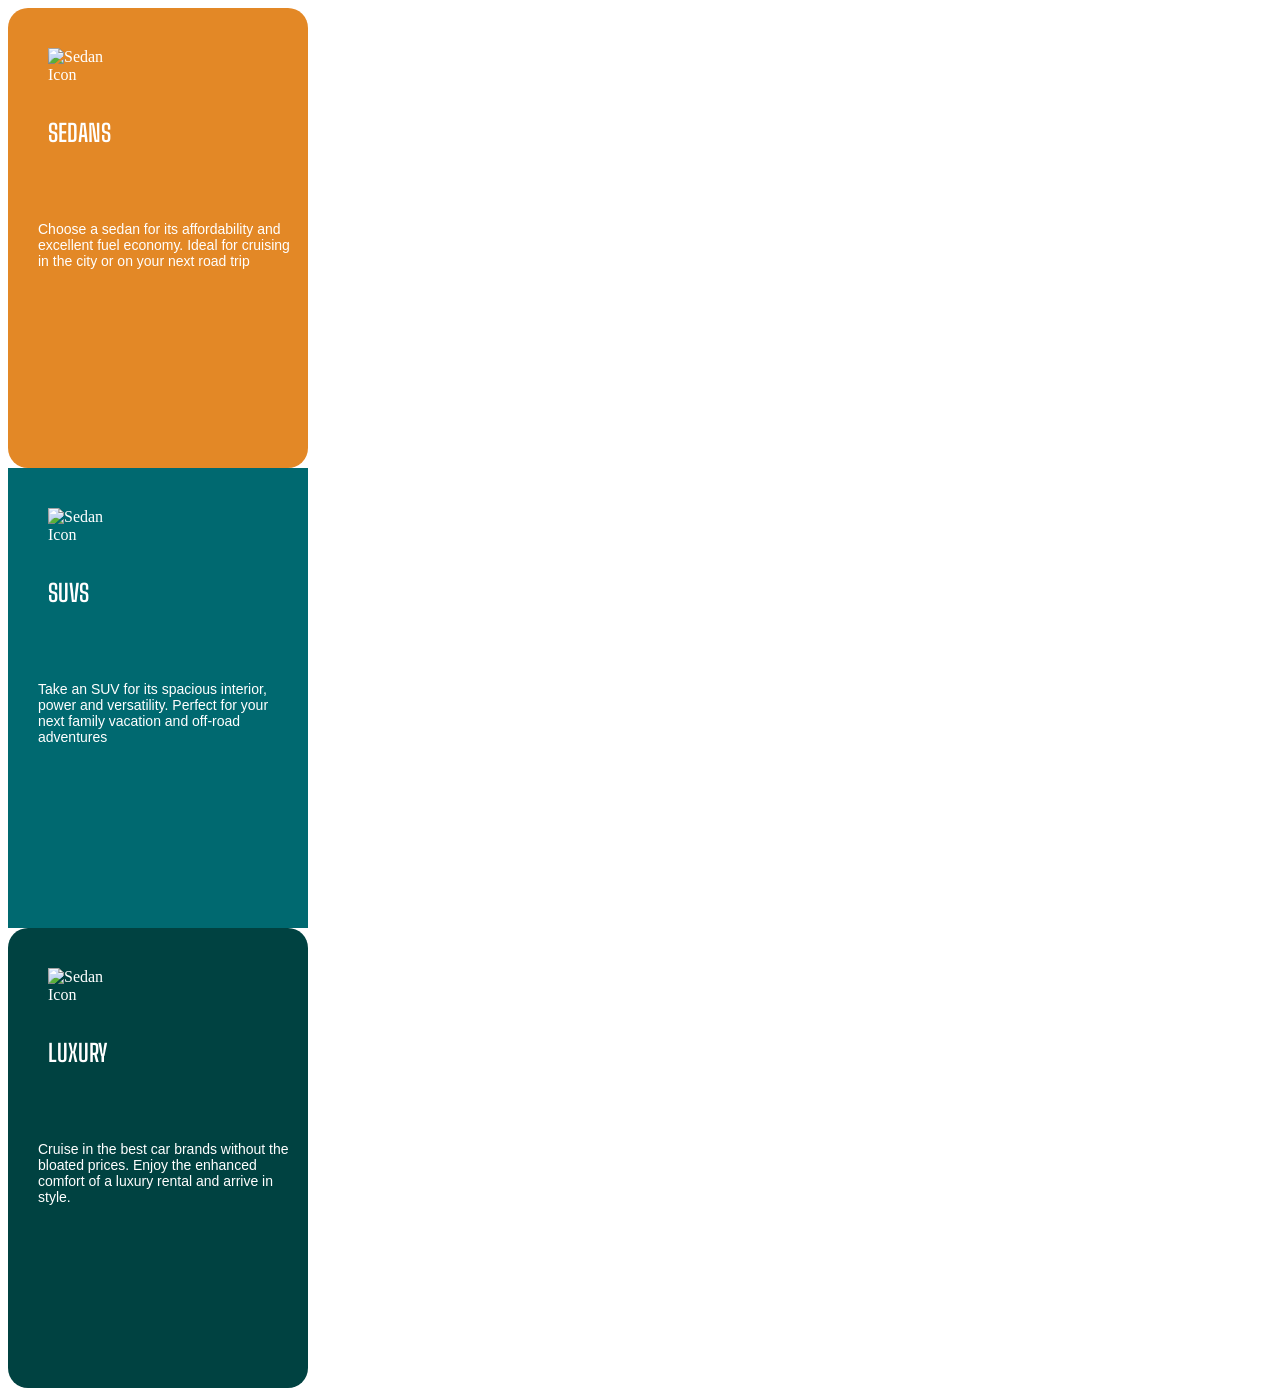
==== Desktop/canvas oppgaver/HTML Oppgave 2/index.html @ dab5b5d5 "added 3 separate boxes. trying to center boxes" ====
<!DOCTYPE html>
<html lang="en">
<head>
    <meta charset="UTF-8">
    <meta name="viewport" content="width=device-width, initial-scale=1.0">
    <title>Flexbox Oppgave
    </title>
</head>
<body>
    <section class="Boks-1">
        <img class="s-icon" src="html-css-assignment-2/images/icon-sedans.svg" alt="Sedan Icon">
        <h1 class="title-1">SEDANS</h1>
            <p class="sedans-txt">Choose a sedan for its affordability and excellent fuel economy. Ideal for cruising in the city or on your next road trip</p>
        </div>
    </section>

       <section class="Boks-2">
        <img class="s-icon" src="html-css-assignment-2/images/icon-suvs.svg" alt="Sedan Icon">
        <h1 class="title-1">SUVS</h1>
            <p class="suvs-txt">Take an SUV for its spacious interior, power and versatility. Perfect for your next family vacation and off-road adventures</p>
        </div>
    </section>
    <link rel="stylesheet" href="styles.css">

    <section class="Boks-3">
        <img class="s-icon" src="html-css-assignment-2/images/icon-luxury.svg" alt="Sedan Icon">
        <h1 class="title-1">LUXURY</h1>
            <p class="lux-txt">Cruise in the best car brands without the bloated prices. Enjoy the enhanced comfort of a luxury rental and arrive in style.</p>
        </div>
    </section>
    <link rel="stylesheet" href="styles.css">
</body>
</html>
---- Desktop/canvas oppgaver/HTML Oppgave 2/styles.css ----
@import url('https://fonts.googleapis.com/css2?family=Hanken+Grotesk:ital,wght@0,100..900;1,100..900&family=Inter:ital,opsz,wght@0,14..32,100..900;1,14..32,100..900&family=Lexend+Deca:wght@100..900&family=Outfit:wght@100..900&family=Red+Hat+Display:ital,wght@0,300..900;1,300..900&display=swap');
@import url('https://fonts.googleapis.com/css2?family=Big+Shoulders:opsz,wght@10..72,100..900&family=Hanken+Grotesk:ital,wght@0,100..900;1,100..900&family=Inter:ital,opsz,wght@0,14..32,100..900;1,14..32,100..900&family=Lexend+Deca:wght@100..900&family=Outfit:wght@100..900&family=Red+Hat+Display:ital,wght@0,300..900;1,300..900&display=swap');

.Boks-1 {
    background-color: hsl(31, 77%, 52%);
    padding-top: 10px;
    width: 300px;
    height: 450px;
    border-radius: 20px;
    color: white;
    display: flex;
    flex-direction: column;
}

.Boks-2 {
    background-color: hsl(184, 100%, 22%);
    padding-top: 10px;
    width: 300px;
    height: 450px;
    color: white;
    display: flex;
    flex-direction: column;
}

.Boks-3 {
    background-color: hsl(179, 100%, 13%);
    padding-top: 10px;
    width: 300px;
    height: 450px;
    border-radius: 20px;
    color: white;
    display: flex;
    flex-direction: column;
}

.s-icon {
    padding-left: 40px;
    padding-top: 30px;
    width: 80px;
    height: 50px;
    
}

.title-1 {
padding-left: 40px;
font-family: "Big Shoulders", sans-serif;
word-spacing: 30px;
font-weight: 500;
}

 .sedans-txt {
    padding-left: 30px;
    font-family: "Hans Grotesk", sans-serif;
    padding-right: 10px;
    font-size: 14px;
    padding-top: 40px;
}

 .suvs-txt {
    padding-left: 30px;
    font-family: "Hans Grotesk", sans-serif;
    padding-right: 10px;
    font-size: 14px;
    padding-top: 40px;
}

.lux-txt {
    padding-left: 30px;
    font-family: "Hans Grotesk", sans-serif;
    padding-right: 10px;
    font-size: 14px;
    padding-top: 40px;
}
---- Desktop/canvas oppgaver/HTML Oppgave 2/styles.css ----
@import url('https://fonts.googleapis.com/css2?family=Hanken+Grotesk:ital,wght@0,100..900;1,100..900&family=Inter:ital,opsz,wght@0,14..32,100..900;1,14..32,100..900&family=Lexend+Deca:wght@100..900&family=Outfit:wght@100..900&family=Red+Hat+Display:ital,wght@0,300..900;1,300..900&display=swap');
@import url('https://fonts.googleapis.com/css2?family=Big+Shoulders:opsz,wght@10..72,100..900&family=Hanken+Grotesk:ital,wght@0,100..900;1,100..900&family=Inter:ital,opsz,wght@0,14..32,100..900;1,14..32,100..900&family=Lexend+Deca:wght@100..900&family=Outfit:wght@100..900&family=Red+Hat+Display:ital,wght@0,300..900;1,300..900&display=swap');

.Boks-1 {
    background-color: hsl(31, 77%, 52%);
    padding-top: 10px;
    width: 300px;
    height: 450px;
    border-radius: 20px;
    color: white;
    display: flex;
    flex-direction: column;
}

.Boks-2 {
    background-color: hsl(184, 100%, 22%);
    padding-top: 10px;
    width: 300px;
    height: 450px;
    color: white;
    display: flex;
    flex-direction: column;
}

.Boks-3 {
    background-color: hsl(179, 100%, 13%);
    padding-top: 10px;
    width: 300px;
    height: 450px;
    border-radius: 20px;
    color: white;
    display: flex;
    flex-direction: column;
}

.s-icon {
    padding-left: 40px;
    padding-top: 30px;
    width: 80px;
    height: 50px;
    
}

.title-1 {
padding-left: 40px;
font-family: "Big Shoulders", sans-serif;
word-spacing: 30px;
font-weight: 500;
}

 .sedans-txt {
    padding-left: 30px;
    font-family: "Hans Grotesk", sans-serif;
    padding-right: 10px;
    font-size: 14px;
    padding-top: 40px;
}

 .suvs-txt {
    padding-left: 30px;
    font-family: "Hans Grotesk", sans-serif;
    padding-right: 10px;
    font-size: 14px;
    padding-top: 40px;
}

.lux-txt {
    padding-left: 30px;
    font-family: "Hans Grotesk", sans-serif;
    padding-right: 10px;
    font-size: 14px;
    padding-top: 40px;
}
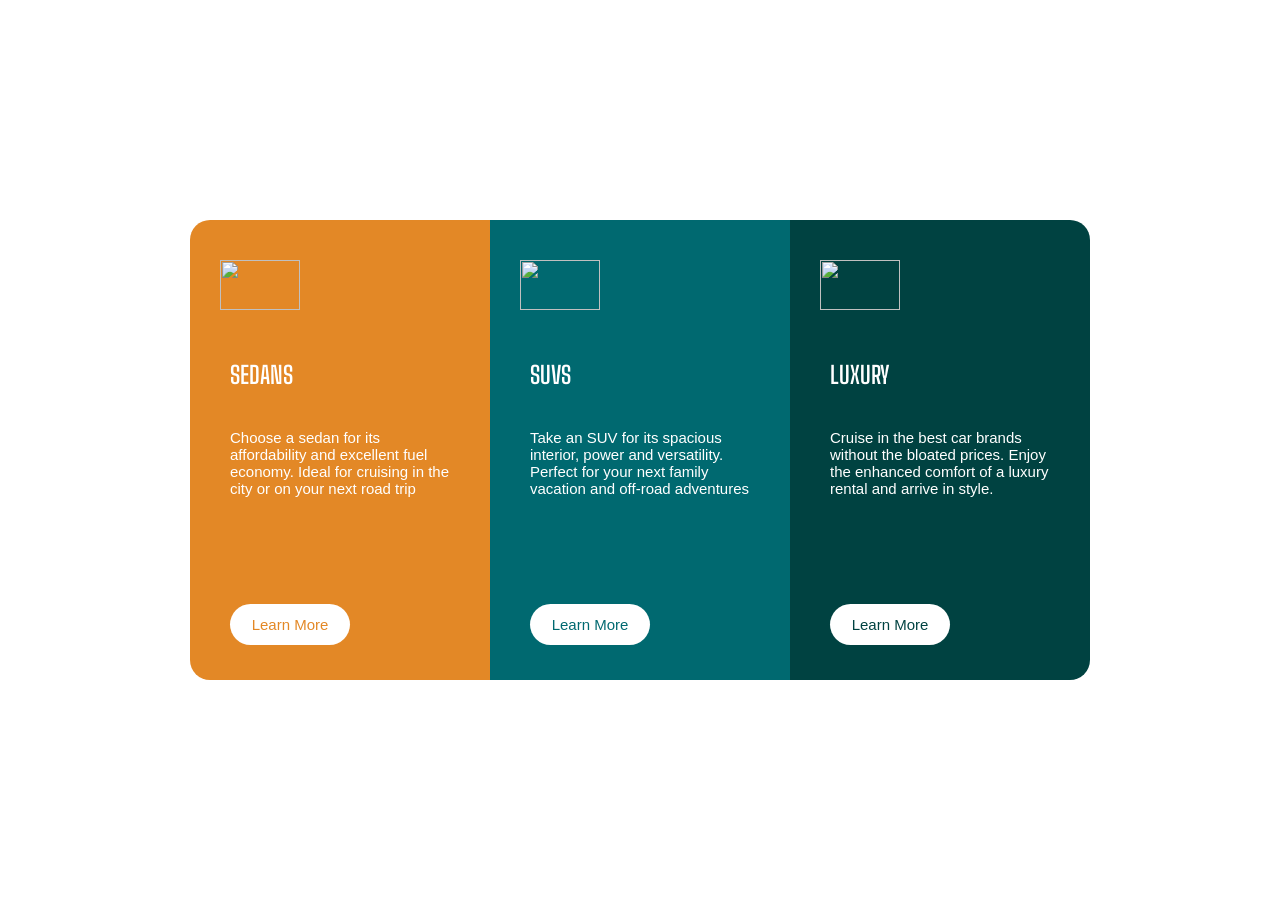
==== commit 36ffb17a: "fixed layout and added finishing touches on font and placement" ====
--- a/Desktop/canvas oppgaver/HTML Oppgave 2/index.html
+++ b/Desktop/canvas oppgaver/HTML Oppgave 2/index.html
@@ -3,31 +3,57 @@
 <head>
     <meta charset="UTF-8">
     <meta name="viewport" content="width=device-width, initial-scale=1.0">
-    <title>Flexbox Oppgave
-    </title>
+    <title>Flexbox Oppgave</title>
+    <link rel="stylesheet" href="styles.css">
 </head>
+
 <body>
+
+<main class="card-container">
+
     <section class="Boks-1">
-        <img class="s-icon" src="html-css-assignment-2/images/icon-sedans.svg" alt="Sedan Icon">
+        <img class="s-icon" src="html-css-assignment-2/images/icon-sedans.svg">
+        
         <h1 class="title-1">SEDANS</h1>
-            <p class="sedans-txt">Choose a sedan for its affordability and excellent fuel economy. Ideal for cruising in the city or on your next road trip</p>
-        </div>
+
+        <p class="box-txt">Choose a sedan for its affordability and excellent fuel economy.
+                Ideal for cruising in the city or on your next road trip
+            </p>
+            <button class="learn-more">Learn More</button>
+        </section>
+
+      <section class="Boks-2">
+        <img class="s-icon" src="html-css-assignment-2/images/icon-suvs.svg">
+        
+        <h1 class="title-1">SUVS</h1>
+
+        <p class="box-txt">Take an SUV for its spacious interior, power and versatility.
+                Perfect for your next family vacation and off-road adventures
+            </p>
+       <button class="learn-more">Learn More</button>
+        </section>
+
+       <section class="Boks-3">
+        <img class="s-icon" src="html-css-assignment-2/images/icon-luxury.svg">
+        
+        <h1 class="title-1">LUXURY</h1>
+
+            <p class="box-txt">
+                Cruise in the best car brands without the bloated prices.
+                Enjoy the enhanced comfort of a luxury rental and arrive in style.            </p>
+                <button class="learn-more">Learn More</button>
+            </section>
+
+        
+
+    
+        
+
     </section>
 
-       <section class="Boks-2">
-        <img class="s-icon" src="html-css-assignment-2/images/icon-suvs.svg" alt="Sedan Icon">
-        <h1 class="title-1">SUVS</h1>
-            <p class="suvs-txt">Take an SUV for its spacious interior, power and versatility. Perfect for your next family vacation and off-road adventures</p>
-        </div>
-    </section>
-    <link rel="stylesheet" href="styles.css">
 
-    <section class="Boks-3">
-        <img class="s-icon" src="html-css-assignment-2/images/icon-luxury.svg" alt="Sedan Icon">
-        <h1 class="title-1">LUXURY</h1>
-            <p class="lux-txt">Cruise in the best car brands without the bloated prices. Enjoy the enhanced comfort of a luxury rental and arrive in style.</p>
-        </div>
-    </section>
-    <link rel="stylesheet" href="styles.css">
+
+</main>
+
 </body>
 </html>
--- a/Desktop/canvas oppgaver/HTML Oppgave 2/styles.css
+++ b/Desktop/canvas oppgaver/HTML Oppgave 2/styles.css
@@ -6,10 +6,25 @@
     padding-top: 10px;
     width: 300px;
     height: 450px;
-    border-radius: 20px;
+    border-radius: 20px 0 0 20px;
     color: white;
     display: flex;
     flex-direction: column;
+}
+
+.card-container {
+    display: flex;
+    justify-content: center;
+    align-items: center;
+}
+
+body {
+    margin: 0;
+    min-height: 100vh;
+
+    display: flex;
+    justify-content: center;
+    align-items: center;
 }
 
 .Boks-2 {
@@ -27,17 +42,44 @@
     padding-top: 10px;
     width: 300px;
     height: 450px;
-    border-radius: 20px;
+    border-radius: 0 20px 20px 0;
     color: white;
     display: flex;
     flex-direction: column;
 }
 
+
+.learn-more {
+    margin-top: auto;
+    margin-left: 40px;
+    margin-bottom: 35px;
+    width: 120px;
+    padding: 12px;
+    border: none;
+    border-radius: 25px;
+    background: white;
+    font-family: "Lexend Deca", sans-serif;
+    font-size: 15px;
+    font-weight: 400;
+}
+
+.Boks-1 .learn-more {
+    color: hsl(31, 77%, 52%);
+}
+
+.Boks-2 .learn-more {
+    color: hsl(184, 100%, 22%);
+}
+
+.Boks-3 .learn-more {
+    color: hsl(179, 100%, 13%);
+}
+
 .s-icon {
-    padding-left: 40px;
-    padding-top: 30px;
-    width: 80px;
-    height: 50px;
+width: 80px;
+height: 50px;
+margin-top: 30px;
+margin-left: 30px;
     
 }
 
@@ -46,29 +88,15 @@
 font-family: "Big Shoulders", sans-serif;
 word-spacing: 30px;
 font-weight: 500;
+padding-top: 30px;
 }
 
- .sedans-txt {
-    padding-left: 30px;
-    font-family: "Hans Grotesk", sans-serif;
+ .box-txt {
+    padding-left: 40px;
+    font-family: "Lexend Deca", sans-serif;
     padding-right: 10px;
-    font-size: 14px;
-    padding-top: 40px;
+    font-size: 15px;
+    padding-top: 5px;
+    padding-right: 30px;
+    font-weight: 350;
 }
-
- .suvs-txt {
-    padding-left: 30px;
-    font-family: "Hans Grotesk", sans-serif;
-    padding-right: 10px;
-    font-size: 14px;
-    padding-top: 40px;
-}
-
-.lux-txt {
-    padding-left: 30px;
-    font-family: "Hans Grotesk", sans-serif;
-    padding-right: 10px;
-    font-size: 14px;
-    padding-top: 40px;
-}
-
